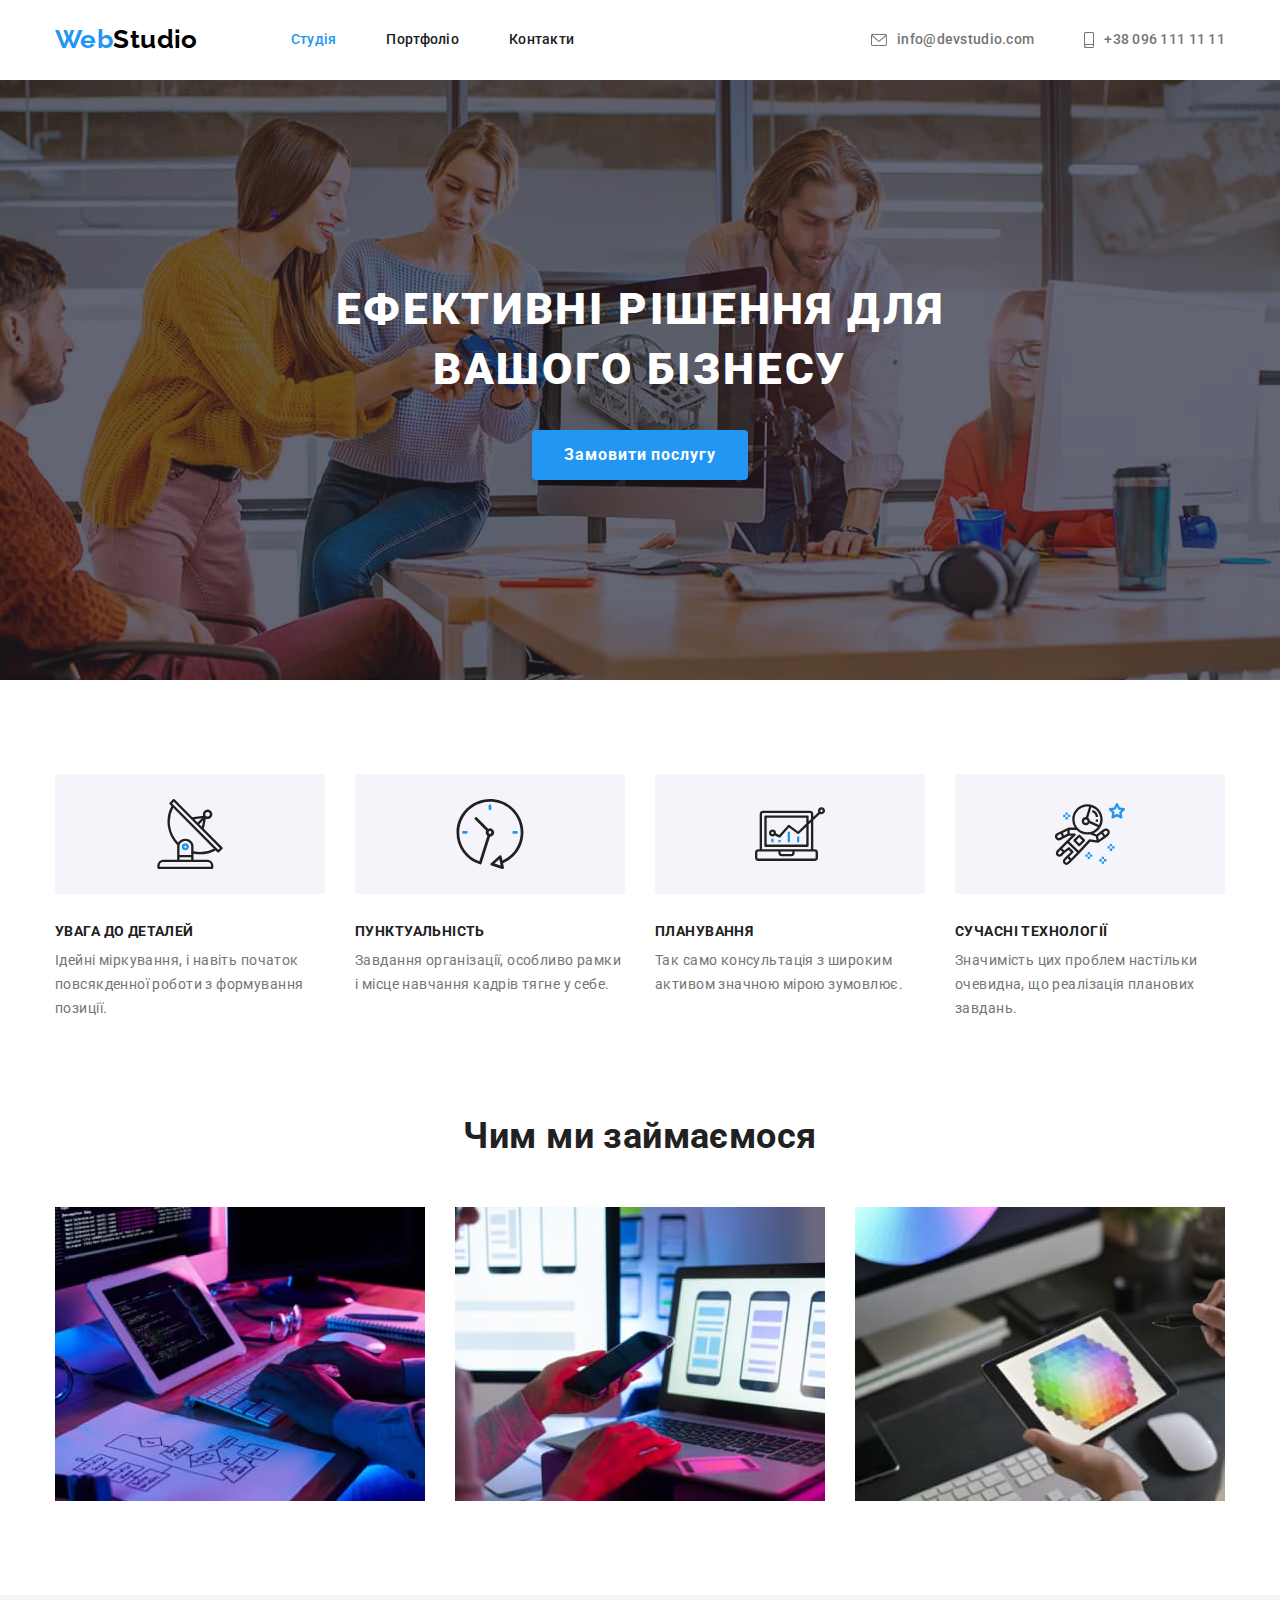
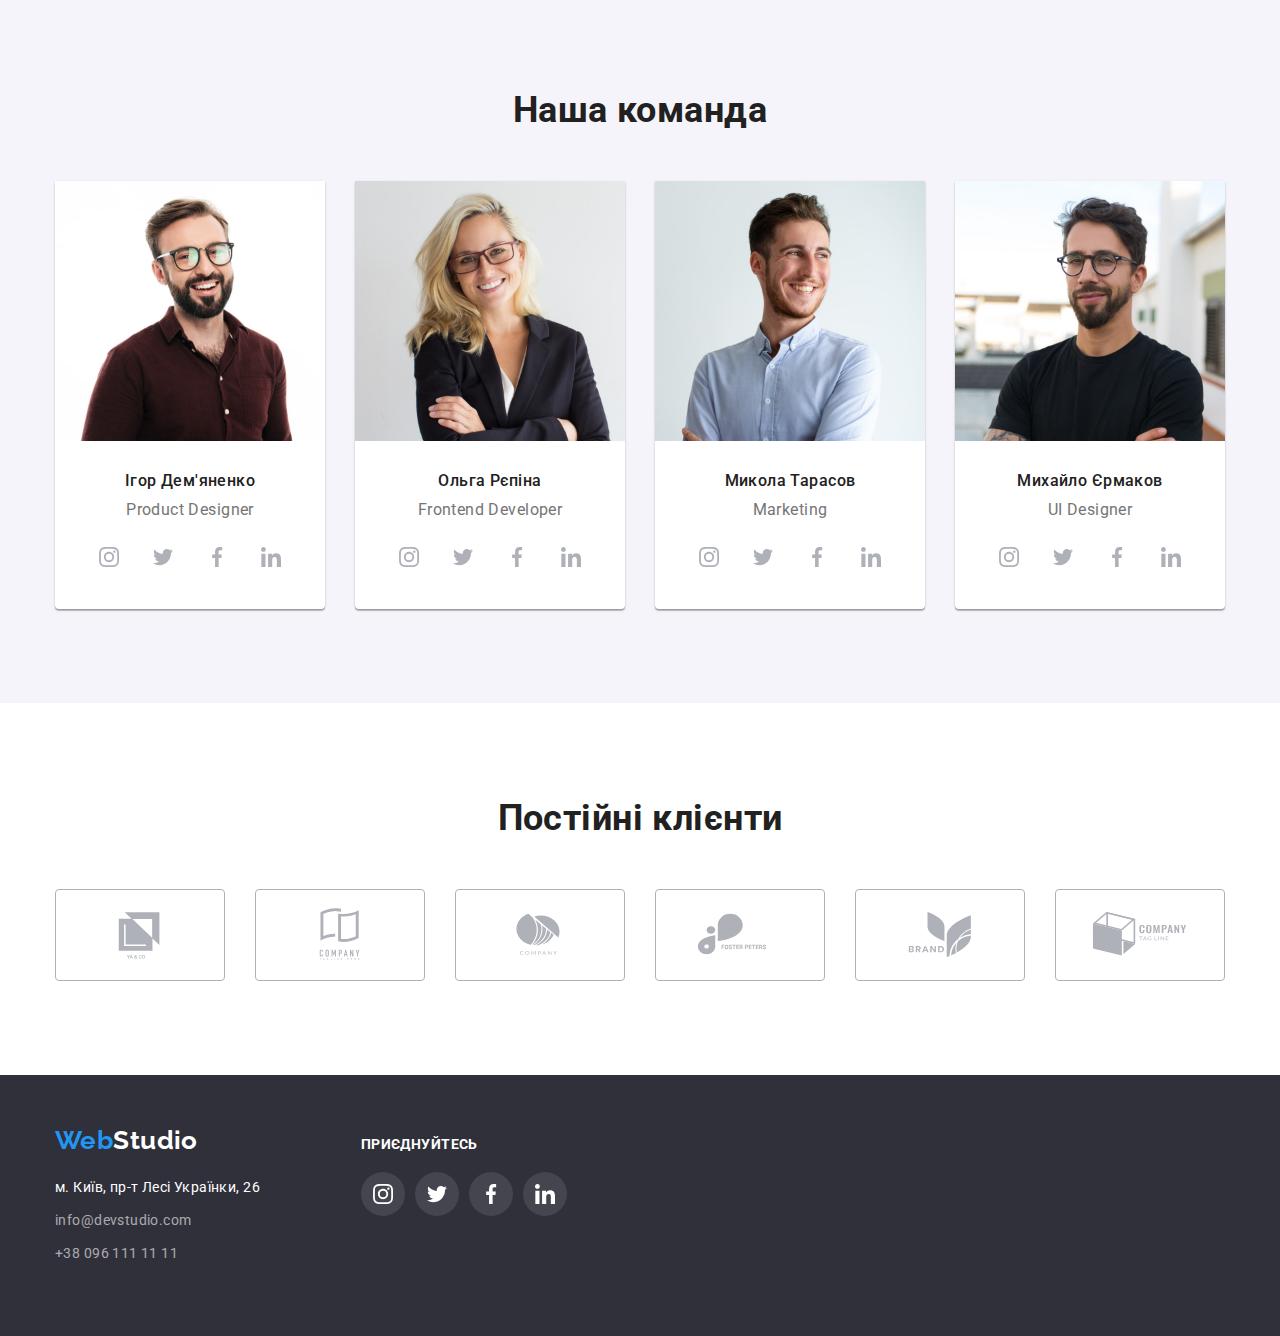
==== index.html @ 692942b8 "Start" ====
<!DOCTYPE html>
<html lang="uk">

<head>
	<meta charset="UTF-8" />
	<meta http-equiv="X-UA-Compatible" content="IE=edge" />
	<meta name="viewport" content="width=device-width, initial-scale=1.0" />
	<title>Студія</title>
	<!-- Шрифти -->
	<link rel="preconnect" href="https://fonts.googleapis.com" />
	<link rel="preconnect" href="https://fonts.gstatic.com" crossorigin />
	<link
		href="https://fonts.googleapis.com/css2?family=Raleway:wght@700&family=Roboto:wght@400;500;700;900&display=swap"
		rel="stylesheet" />
	<!-- modern-normalize -->
	<link rel="stylesheet"
		href="https://cdnjs.cloudflare.com/ajax/libs/modern-normalize/1.1.0/modern-normalize.min.css">
	<!-- styles.css -->
	<link rel="stylesheet" href="./css/styles.css">
</head>

<body>
	<!-- Шапка -->
	<header>
		<div class="container heder-nav">
			<nav class="main-nav">
				<a href="./index.html" class="logo">
					Web<span class="logo-header">Studio</span>
				</a>
				<ul class="site-nav list">
					<li class="item"><a href="./index.html" class="site-nav-link current">Студія</a></li>
					<li class="item"><a href="./portfolio.html" class="site-nav-link">Портфоліо</a></li>
					<li class="item"><a href="" class="site-nav-link">Контакти</a></li>
				</ul>
			</nav>
			<ul class="contact-head list">
				<li class="item">
					<a href="mailto:info@devstudio.com" class="contact-head-link">
						<svg class="contact-icons" width="16" height="12">
							<use href="./images/icons.svg#envelope"></use>
						</svg>
						info@devstudio.com
					</a>
				</li>
				<li class="item">
					<a href="tel:+380961111111" class="contact-head-link">
						<svg class="contact-icons" width="10" height="16">
							<use href="./images/icons.svg#smartphone"></use>
						</svg>
						+38 096 111 11 11
					</a>
				</li>
			</ul>
		</div>
	</header>
	<main>
		<!-- Герой -->
		<section class="section hero">
			<div class="container">
				<h1 class="hero-title">Ефективні рішення для<br> вашого бізнесу</h1>
				<button type="button" class="hero-button">Замовити послугу</button>
			</div>
		</section>
		<!-- Особливості -->
		<section class="section section-features">
			<div class="container">
				<h2 class="section-title visually-hidden">Особливості</h2>
				<ul class="features list card-set">
					<li class="card-set-item">
						<div class="container-icons">
							<svg class="features-icons" width="70" height="70">
								<use href="./images/icons.svg#antenna"></use>
							</svg>
						</div>
						<h3 class="title">УВАГА ДО ДЕТАЛЕЙ</h3>
						<p class="text">
							Ідейні міркування, і навіть початок повсякденної роботи з
							формування позиції.
						</p>
					</li>
					<li class="card-set-item">
						<div class="container-icons">
							<svg class="features-icons" width="70" height="70">
								<use href="./images/icons.svg#clock"></use>
							</svg>
						</div>
						<h3 class="title">ПУНКТУАЛЬНІСТЬ</h3>
						<p class="text">
							Завдання організації, особливо рамки і місце навчання кадрів тягне
							у себе.
						</p>
					</li>
					<li class="card-set-item">
						<div class="container-icons">
							<svg class="features-icons" width="70" height="70">
								<use href="./images/icons.svg#diagram"></use>
							</svg>
						</div>
						<h3 class="title">ПЛАНУВАННЯ</h3>
						<p class="text">
							Так само консультація з широким активом значною мірою зумовлює.
						</p>
					</li>
					<li class="card-set-item">
						<div class="container-icons">
							<svg class="features-icons" width="70" height="70">
								<use href="./images/icons.svg#astronaut"></use>
							</svg>
						</div>
						<h3 class="title">СУЧАСНІ ТЕХНОЛОГІЇ</h3>
						<p class="text">
							Значимість цих проблем настільки очевидна, що реалізація планових
							завдань.
						</p>
					</li>
				</ul>
			</div>
		</section>
		<!-- Чим ми займаємося -->
		<section class="section section-work">
			<div class="container">
				<h2 class="section-title">Чим ми займаємося</h2>
				<ul class="work list card-set">
					<li class="work-list card-set-item">
						<img src="./images/box1.jpg" alt="Приклад роботи команди студії" width="370" height="294"
							class="item" />
					</li>
					<li class="work-list card-set-item">
						<img src="./images/box2.jpg" alt="Приклад роботи команди студії" width="370" height="294"
							class="item" />
					</li>
					<li class="work-list card-set-item">
						<img src="./images/box3.jpg" alt="Приклад роботи команди студії" width="370" height="294"
							class="item" />
					</li>
				</ul>
			</div>
		</section>
		<!-- Наша команда -->
		<section class="section section-team">
			<div class="container">
				<h2 class="section-title">Наша команда</h2>
				<ul class="team card-set list">
					<li class="team-members card-set-item">
						<img src="./images/team-card-1.jpg" alt="фото співробітника" width="270" height="260" />
						<div class="team-description">
							<h3 class="team-title">Ігор Дем'яненко</h3>
							<p class="team-text">Product Designer</p>
							<ul class="socials list">
								<li class="socials-items">
									<a class="socials-link" href="https://instagram.com/" target="_blank"
										rel="noopener noreferrer" aria-label="Instagram">
										<svg class="socials-icon" width="20" height="20">
											<use href="./images/icons.svg#instagram"></use>
										</svg>
									</a>
								</li>
								<li class="socials-items">
									<a class="socials-link" href="https://twitter.com/" target="_blank"
										rel="noopener noreferrer" aria-label="Twitter">
										<svg class="socials-icon" width="20" height="20">
											<use href="./images/icons.svg#twitter"></use>
										</svg>
									</a>
								</li>
								<li class="socials-items">
									<a class="socials-link" href="https://facebook.com/" target="_blank"
										rel="noopener noreferrer" aria-label="Facebook">
										<svg class="socials-icon" width="20" height="20">
											<use href="./images/icons.svg#facebook"></use>
										</svg>
									</a>
								</li>
								<li class="socials-items">
									<a class="socials-link" href="https://linkedin.com/" target="_blank"
										rel="noopener noreferrer" aria-label="Linkedin">
										<svg class="socials-icon" width="20" height="20">
											<use href="./images/icons.svg#linkedin"></use>
										</svg>
									</a>
								</li>
							</ul>
						</div>
					</li>
					<li class="team-members card-set-item">
						<img src="./images/team-card-2.jpg" alt="фото співробітника" width="270" height="260" />
						<div class="team-description">
							<h3 class="team-title">Ольга Рєпіна</h3>
							<p class="team-text">Frontend Developer</p>
							<ul class="socials list">
								<li class="socials-items">
									<a class="socials-link" href="https://instagram.com/" target="_blank"
										rel="noopener noreferrer" aria-label="Instagram">
										<svg class="socials-icon" width="20" height="20">
											<use href="./images/icons.svg#instagram"></use>
										</svg>
									</a>
								</li>
								<li class="socials-items">
									<a class="socials-link" href="https://twitter.com/" target="_blank"
										rel="noopener noreferrer" aria-label="Twitter">
										<svg class="socials-icon" width="20" height="20">
											<use href="./images/icons.svg#twitter"></use>
										</svg>
									</a>
								</li>
								<li class="socials-items">
									<a class="socials-link" href="https://facebook.com/" target="_blank"
										rel="noopener noreferrer" aria-label="Facebook">
										<svg class="socials-icon" width="20" height="20">
											<use href="./images/icons.svg#facebook"></use>
										</svg>
									</a>
								</li>
								<li class="socials-items">
									<a class="socials-link" href="https://linkedin.com/" target="_blank"
										rel="noopener noreferrer" aria-label="Linkedin">
										<svg class="socials-icon" width="20" height="20">
											<use href="./images/icons.svg#linkedin"></use>
										</svg>
									</a>
								</li>
							</ul>
						</div>
					</li>
					<li class="team-members card-set-item">
						<img src="./images/team-card-3.jpg" alt="фото співробітника" width="270" height="260" />
						<div class="team-description">
							<h3 class="team-title">Микола Тарасов</h3>
							<p class="team-text">Marketing</p>
							<ul class="socials list">
								<li class="socials-items">
									<a class="socials-link" href="https://instagram.com/" target="_blank"
										rel="noopener noreferrer" aria-label="Instagram">
										<svg class="socials-icon" width="20" height="20">
											<use href="./images/icons.svg#instagram"></use>
										</svg>
									</a>
								</li>
								<li class="socials-items">
									<a class="socials-link" href="https://twitter.com/" target="_blank"
										rel="noopener noreferrer" aria-label="Twitter">
										<svg class="socials-icon" width="20" height="20">
											<use href="./images/icons.svg#twitter"></use>
										</svg>
									</a>
								</li>
								<li class="socials-items">
									<a class="socials-link" href="https://facebook.com/" target="_blank"
										rel="noopener noreferrer" aria-label="Facebook">
										<svg class="socials-icon" width="20" height="20">
											<use href="./images/icons.svg#facebook"></use>
										</svg>
									</a>
								</li>
								<li class="socials-items">
									<a class="socials-link" href="https://linkedin.com/" target="_blank"
										rel="noopener noreferrer" aria-label="Linkedin">
										<svg class="socials-icon" width="20" height="20">
											<use href="./images/icons.svg#linkedin"></use>
										</svg>
									</a>
								</li>
							</ul>
						</div>
					</li>
					<li class="team-members card-set-item">
						<img src="./images/team-card-4.jpg" alt="фото співробітника" width="270" height="260" />
						<div class="team-description">
							<h3 class="team-title">Михайло Єрмаков</h3>
							<p class="team-text">UI Designer</p>
							<ul class="socials list">
								<li class="socials-items">
									<a class="socials-link" href="https://instagram.com/" target="_blank"
										rel="noopener noreferrer" aria-label="Instagram">
										<svg class="socials-icon" width="20" height="20">
											<use href="./images/icons.svg#instagram"></use>
										</svg>
									</a>
								</li>
								<li class="socials-items">
									<a class="socials-link" href="https://twitter.com/" target="_blank"
										rel="noopener noreferrer" aria-label="Twitter">
										<svg class="socials-icon" width="20" height="20">
											<use href="./images/icons.svg#twitter"></use>
										</svg>
									</a>
								</li>
								<li class="socials-items">
									<a class="socials-link" href="https://facebook.com/" target="_blank"
										rel="noopener noreferrer" aria-label="Facebook">
										<svg class="socials-icon" width="20" height="20">
											<use href="./images/icons.svg#facebook"></use>
										</svg>
									</a>
								</li>
								<li class="socials-items">
									<a class="socials-link" href="https://linkedin.com/" target="_blank"
										rel="noopener noreferrer" aria-label="Linkedin">
										<svg class="socials-icon" width="20" height="20">
											<use href="./images/icons.svg#linkedin"></use>
										</svg>
									</a>
								</li>
							</ul>
						</div>
					</li>
				</ul>
			</div>
		</section>
		<!-- Постійні клієнти -->
		<section class="section section-customers">
			<div class="container">
				<h2 class="section-title">Постійні клієнти</h2>
				<ul class="customers list">
					<li class="customers-items">
						<a class="customers-link" href="">
							<svg class="customers-icon" width="106" height="60">
								<use href="./images/icons.svg#logo1"></use>
							</svg>
						</a>
					</li>
					<li class="customers-items">
						<a class="customers-link" href="">
							<svg class="customers-icon" width="106" height="60">
								<use href="./images/icons.svg#logo2"></use>
							</svg>
						</a>
					</li>
					<li class="customers-items">
						<a class="customers-link" href="">
							<svg class="customers-icon" width="106" height="60">
								<use href="./images/icons.svg#logo3"></use>
							</svg>
						</a>
					</li>
					<li class="customers-items">
						<a class="customers-link" href="">
							<svg class="customers-icon" width="106" height="60">
								<use href="./images/icons.svg#logo4"></use>
							</svg>
						</a>
					</li>
					<li class="customers-items">
						<a class="customers-link" href="">
							<svg class="customers-icon" width="106" height="60">
								<use href="./images/icons.svg#logo5"></use>
							</svg>
						</a>
					</li>
					<li class="customers-items">
						<a class="customers-link" href="">
							<svg class="customers-icon" width="106" height="60">
								<use href="./images/icons.svg#logo6"></use>
							</svg>
						</a>
					</li>
				</ul>
			</div>
		</section>
	</main>
	<!-- Підвал -->
	<footer>
		<div class="container-footer container">
			<div class="cont-footer-address">
				<a href="./index.html" class="logo logo-footer-style">
					Web<span class="logo-footer">Studio</span>
				</a>
				<address class="address">
					<p class="address-text">м. Київ, пр-т Лесі Українки, 26</p>
					<ul class="address-list list">
						<li>
							<a href="mailto:info@devstudio.com" class="address-list-link mail">info@devstudio.com</a>
						</li>
						<li>
							<a href="tel:+380961111111" class="address-list-link tel">+38 096 111 11 11</a>
						</li>
					</ul>
				</address>
			</div>
			<div>
				<p class="join-text">приєднуйтесь</p>
				<ul class="join-list list">
					<li class="join-items">
						<a class="join-link" href="https://instagram.com/" target="_blank" rel="noopener noreferrer"
							aria-label="Instagram">
							<svg class="join-icon" width="20" height="20">
								<use href="./images/icons.svg#instagram"></use>
							</svg>
						</a>
					</li>
					<li class="join-items">
						<a class="join-link" href="https://twitter.com/" target="_blank" rel="noopener noreferrer"
							aria-label="Twitter">
							<svg class="join-icon" width="20" height="20">
								<use href="./images/icons.svg#twitter"></use>
							</svg>
						</a>
					</li>
					<li class="join-items">
						<a class="join-link" href="https://facebook.com/" target="_blank" rel="noopener noreferrer"
							aria-label="Facebook">
							<svg class="join-icon" width="20" height="20">
								<use href="./images/icons.svg#facebook"></use>
							</svg>
						</a>
					</li>
					<li class="join-items">
						<a class="join-link" href="https://linkedin.com/" target="_blank" rel="noopener noreferrer"
							aria-label="Linkedin">
							<svg class="join-icon" width="20" height="20">
								<use href="./images/icons.svg#linkedin"></use>
							</svg>
						</a>
					</li>
				</ul>
			</div>
		</div>
	</footer>
</body>

</html>
---- css/styles.css ----
:root {
	/* Основні кольори */
	--primari-text-color: #212121;
	--secondary-text-color: #757575;
	--primari-white-color: #ffffff;
	--bgd-white-color: #f5f4fa;
	--accent-color: #2196f3;
	--logo-black-color: #000000;
	--hero-bgc: #c4c4c4;
	--hero-button-activ: #188ce8;
	--bgd-color-footer: #2f303a;
	--adress-footer-color: rgba(255, 255, 255, 0.6);
	--main-svg-color: #afb1b8;

	/* Інше */
	--indent: 30px;
	--items: 3;
}

body {
	font-family: "Roboto", sans-serif;
	font-size: 14px;
	letter-spacing: 0.03em;
	color: var(--primari-text-color);
	background: var(--primari-white-color);
}

/* Утіліти */

a {
	text-decoration: none;
}

.list {
	list-style: none;
	margin: 0;
	padding: 0;
}

h1,
h2,
h3,
h4,
p,
li {
	margin: 0;
}

img {
	display: block;
}

.container {
	width: 1200px;
	padding-right: 15px;
	padding-left: 15px;
	margin-right: auto;
	margin-left: auto;

	/* outline: 1px solid rebeccapurple; */
}

.section {
	padding-top: 94px;
	padding-bottom: 94px;
}

/* Базові стилі */

.card-set {
	display: flex;
	flex-wrap: wrap;
	gap: var(--indent);
}

.card-set-item {
	flex-basis: calc(
		(100% - var(--indent) * (var(--items) - 1)) / (var(--items))
	);
}

/* Шапка */

header {
	background-color: var(--primari-white-color);
}

/* Лого */

.logo {
	margin-right: 93px;
	margin-left: auto;

	font-family: "Raleway";
	font-style: normal;
	font-weight: 700;
	font-size: 26px;
	line-height: 1.2;

	color: var(--accent-color);
}

.logo-header {
	color: var(--logo-black-color);
}

/* Навігація */

.site-nav,
.main-nav,
.heder-nav {
	display: flex;
	align-items: center;
}

.site-nav .item:not(:last-child) {
	margin-right: 50px;
}

.site-nav-link {
	display: block;
	padding-top: 32px;
	padding-bottom: 32px;

	font-weight: 500;
	line-height: 1.14;
	letter-spacing: 0.02em;

	color: var(--primari-text-color);
}

.site-nav-link:hover,
.site-nav-link:focus {
	color: var(--accent-color);
}

.current {
	color: var(--accent-color);
}

/* Контакти хедер */

.contact-head {
	display: flex;
	margin-left: auto;
}

.contact-head .item + .item {
	margin-left: 50px;
}

.contact-head-link {
	display: flex;
	align-items: center;
	gap: 10px;

	font-weight: 500;
	line-height: 1.14;
	letter-spacing: 0.02em;

	color: var(--secondary-text-color);
}

.contact-head-link:hover,
.contact-head-link:focus {
	color: var(--accent-color);
}

.contact-icons {
	fill: currentColor;
}

/* Герой */

.hero {
	max-width: 1600px;
	margin: 0 auto;
	padding-top: 200px;
	padding-bottom: 200px;

	background-color: var(--hero-bgc);
	background-image: linear-gradient(
			rgba(47, 48, 58, 0.4),
			rgba(47, 48, 58, 0.4)
		),
		url(../images/hero-bgi.jpg);
	background-repeat: no-repeat;
	background-position: center;
	background-size: cover;

	text-align: center;
}

.hero-title {
	margin-bottom: 30px;

	font-weight: 900;
	font-size: 44px;
	line-height: 1.36;

	letter-spacing: 0.06em;
	text-transform: uppercase;

	color: var(--primari-white-color);
}

.hero-button {
	padding: 10px 32px;

	font-family: inherit;
	font-weight: 700;
	font-size: 16px;
	line-height: 1.87;

	letter-spacing: 0.06em;

	color: var(--primari-white-color);
	background-color: var(--accent-color);

	box-shadow: 0px 4px 4px rgba(0, 0, 0, 0.15);
	border: none;
	border-radius: 4px;

	cursor: pointer;
}

.hero-button:hover,
.hero-button:focus {
	background-color: var(--hero-button-activ);
}

/* Особливості */

.features {
	--items: 4;
}

.section-features {
	padding-bottom: 0;

	background-color: var(--primari-white-color);
}

.visually-hidden {
	position: absolute;
	width: 1px;
	height: 1px;
	margin: -1px;
	border: 0;
	padding: 0;

	white-space: nowrap;
	clip-path: inset(100%);
	clip: rect(0 0 0 0);
	overflow: hidden;
}
.container-icons {
	display: flex;
	justify-content: center;
	align-items: center;

	margin-bottom: 30px;
	width: 270px;
	height: 120px;

	background-color: var(--bgd-white-color);
	border-radius: 4px;
}

.section-title {
	margin-bottom: 50px;

	font-weight: 700;
	font-size: 36px;
	line-height: 1.17;
	text-align: center;
}

.features .title {
	margin-bottom: 10px;

	font-weight: 700;
	font-size: 14px;
	line-height: 1.14;
	text-transform: uppercase;
}

.features .text {
	width: 270px;

	line-height: 1.7;

	color: var(--secondary-text-color);
}

/* Робота */

.section-work {
	background-color: var(--primari-white-color);
}

/* Наша команда */

.team {
	--items: 4;
}

.section-team {
	background-color: var(--bgd-white-color);

	text-align: center;
}

.team-members {
	background-color: var(--primari-white-color);
	box-shadow: 0px 1px 3px rgba(0, 0, 0, 0.12), 0px 1px 1px rgba(0, 0, 0, 0.14),
		0px 2px 1px rgba(0, 0, 0, 0.2);
	border-radius: 0px 0px 4px 4px;
}

.team-title {
	margin-bottom: 10px;

	font-weight: 500;
	font-size: 16px;
	line-height: 1.19;
}

.team-text {
	margin-bottom: 16px;

	font-size: 16px;
	line-height: 1.19;

	color: var(--secondary-text-color);
}

.team-description {
	padding-top: 30px;
	padding-bottom: 30px;
}

.socials {
	display: flex;
	justify-content: center;
	align-items: center;
	gap: 10px;
}

.socials-link {
	display: flex;
	justify-content: center;
	align-items: center;
	width: 44px;
	height: 44px;
	border-radius: 50%;

	color: var(--main-svg-color);
}

.socials-link:hover,
.socials-link:focus {
	color: var(--primari-white-color);
	background-color: var(--accent-color);
}

.socials-icon {
	fill: currentColor;
}

/* Постійні клієнти */

.customers {
	display: flex;
	justify-content: center;
	align-items: center;
	gap: 30px;
}

.customers-link {
	display: flex;
	justify-content: center;
	align-items: center;
	width: 170px;
	height: 92px;

	border: 1px solid var(--main-svg-color);
	border-radius: 4px;

	color: var(--main-svg-color);
}

.customers-link:hover,
.customers-link:focus {
	border-color: var(--accent-color);
	color: var(--accent-color);
}

.customers-icon {
	fill: currentColor;
}

/* Підвал */

footer {
	background-color: var(--bgd-color-footer);
}

.container-footer {
	display: flex;
	align-items: baseline;
	gap: 70px;

	padding-top: 50px;
	padding-bottom: 70px;
}

/* Лого та адресса */

/* .cont-footer-address {
	padding-top: 50px;
	padding-bottom: 70px;
} */

.logo-footer {
	color: var(--primari-white-color);
}

.address-text {
	display: inline-block;
	margin-bottom: 9px;

	font-style: normal;
	line-height: 1.7;

	color: var(--primari-white-color);
}

.address-list-link {
	font-style: normal;
	line-height: 1.7;

	color: var(--adress-footer-color);
}

.address-list-link:hover,
.address-list-link:focus {
	color: var(--accent-color);
}

.logo-footer-style {
	display: inline-block;
	margin-bottom: 20px;
}

.mail {
	display: inline-block;
	margin-bottom: 9px;
}

.tel {
	display: inline-block;
}

/* Приєднуйтесь */

.join-text {
	margin-bottom: 20px;

	font-weight: 700;
	text-transform: uppercase;
	line-height: calc(16 / 14);

	color: var(--primari-white-color);
}

.join-list {
	display: flex;
	align-items: center;
	gap: 10px;
}

.join-link {
	display: flex;
	justify-content: center;
	align-items: center;
	width: 44px;
	height: 44px;
	border-radius: 50%;

	color: var(--primari-white-color);
	background-color: rgba(255, 255, 255, 0.1);
}

.join-link:hover,
.join-link:focus {
	color: var(--primari-white-color);
	background-color: var(--accent-color);
}

.join-icon {
	fill: currentColor;
}

/* Проєкти Портфоліо */

.section-project {
	background-color: var(--primari-white-color);
}

.heder-project {
	border-bottom: 1px solid #ececec;
}

/* Кнопки */

.portfolio {
	display: flex;
	justify-content: center;
	gap: 8px;

	margin-bottom: 50px;
}

.portfolio-button {
	padding: 6px 22px;

	font-family: inherit;
	font-weight: 500;
	font-size: 16px;
	line-height: 1.6;
	letter-spacing: 0.03em;

	text-align: center;

	background-color: var(--bgd-white-color);

	border: none;
	border-radius: 4px;

	cursor: pointer;
}

.portfolio-button:hover,
.portfolio-button:focus {
	color: var(--primari-white-color);
	background-color: var(--accent-color);
	box-shadow: 0px 3px 1px rgba(0, 0, 0, 0.1), 0px 1px 2px rgba(0, 0, 0, 0.08),
		0px 2px 2px rgba(0, 0, 0, 0.12);
}

/* Проєкти */

.project-title {
	margin-bottom: 4px;

	font-weight: 700;
	font-size: 18px;
	line-height: 2;

	letter-spacing: 0.06em;

	color: var(--primari-text-color);
}

.project-text {
	font-size: 16px;
	line-height: 1.87;

	color: var(--secondary-text-color);
}

.card-border {
	padding: 20px 24px;

	border: 1px solid #eeeeee;
	border-top: none;
}

.card-link:hover,
.card-link:focus {
	display: block;
	box-shadow: 0px 1px 1px rgba(0, 0, 0, 0.12), 0px 4px 4px rgba(0, 0, 0, 0.06),
		1px 4px 6px rgba(0, 0, 0, 0.16);
}
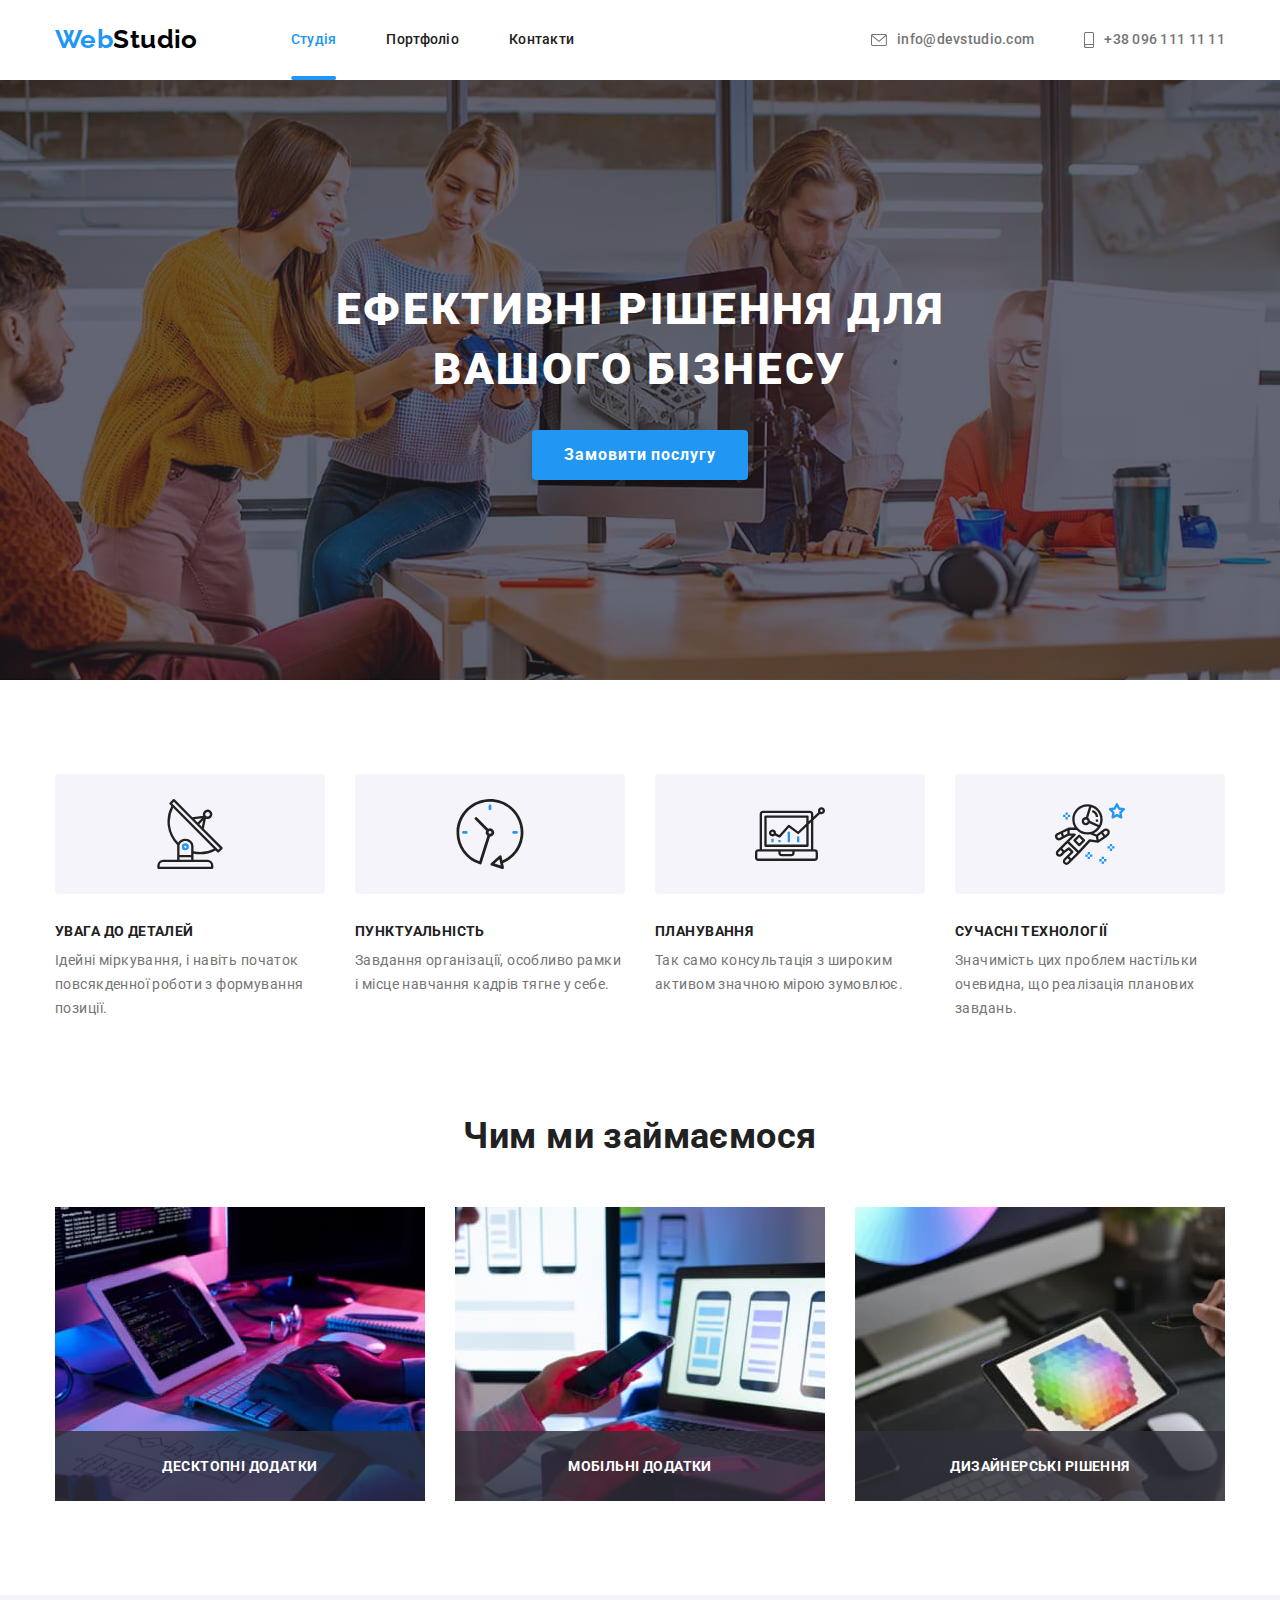
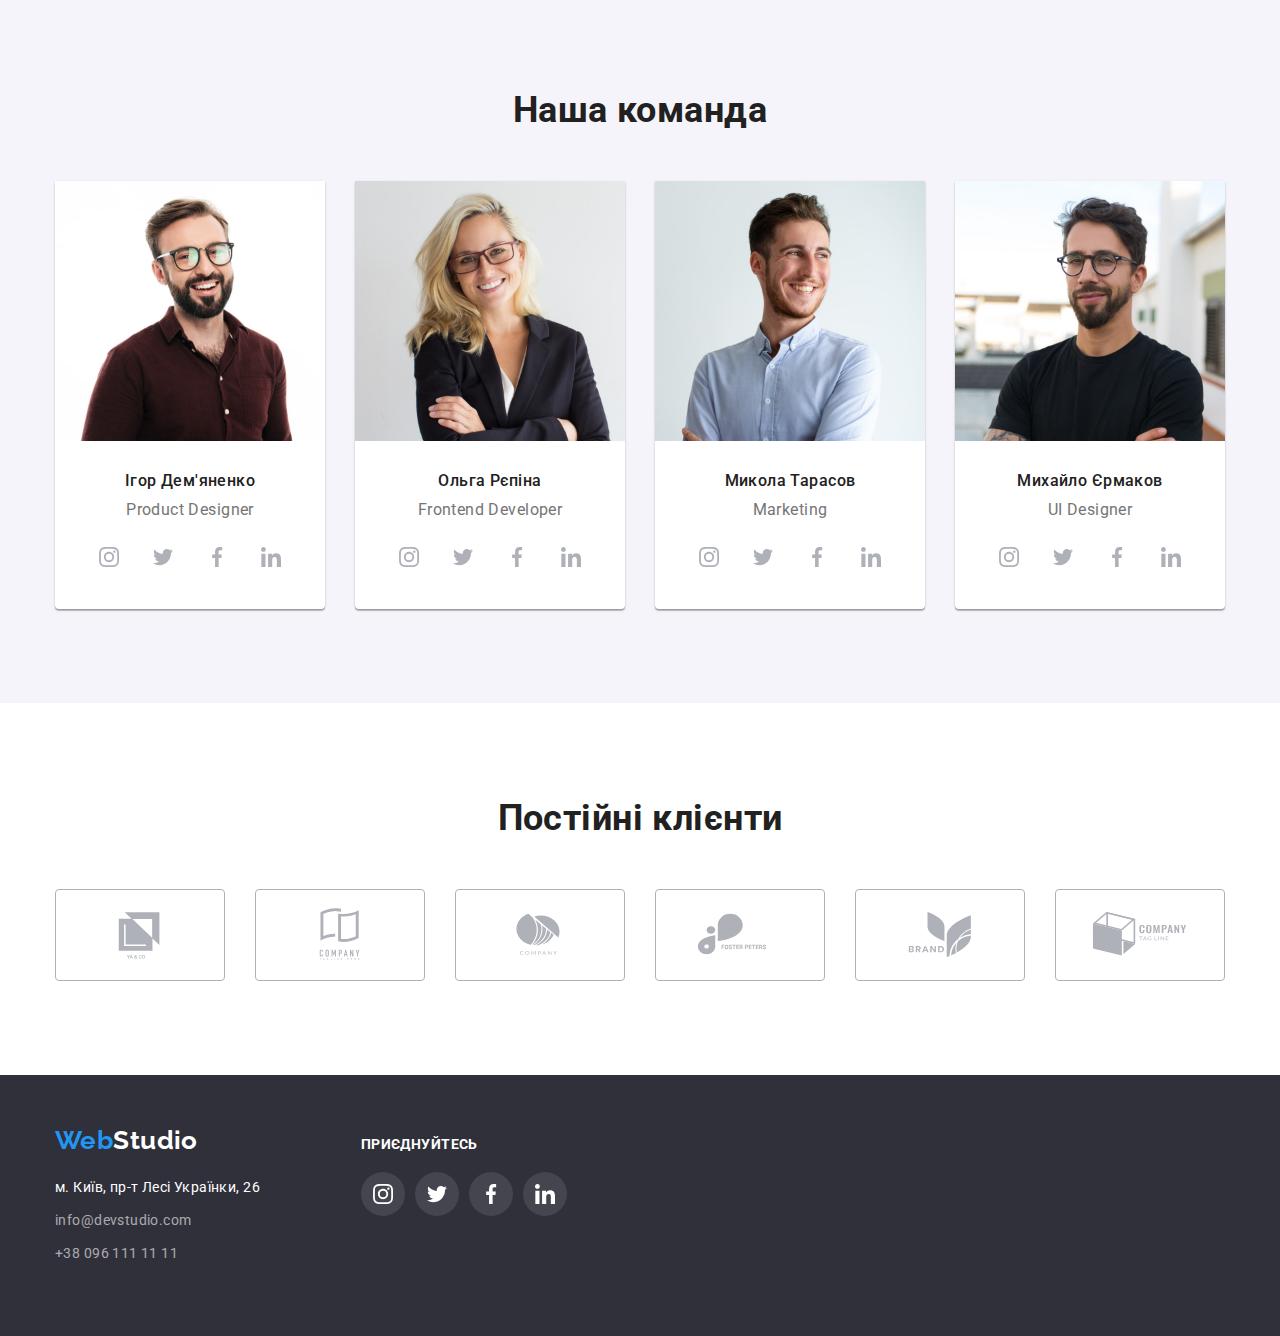
==== commit 688f4ffe: "Update" ====
--- a/index.html
+++ b/index.html
@@ -124,14 +124,23 @@
 					<li class="work-list card-set-item">
 						<img src="./images/box1.jpg" alt="Приклад роботи команди студії" width="370" height="294"
 							class="item" />
+						<div class="work-overlay">
+							<p class="work-description">Десктопні додатки</p>
+						</div>
 					</li>
 					<li class="work-list card-set-item">
 						<img src="./images/box2.jpg" alt="Приклад роботи команди студії" width="370" height="294"
 							class="item" />
+						<div class="work-overlay">
+							<p class="work-description">Мобільні додатки</p>
+						</div>
 					</li>
 					<li class="work-list card-set-item">
 						<img src="./images/box3.jpg" alt="Приклад роботи команди студії" width="370" height="294"
 							class="item" />
+						<div class="work-overlay">
+							<p class="work-description">Дизайнерські рішення</p>
+						</div>
 					</li>
 				</ul>
 			</div>
@@ -417,6 +426,8 @@
 			</div>
 		</div>
 	</footer>
+
+	<script src="./js/modal.js"></script>
 </body>
 
 </html>--- a/css/styles.css
+++ b/css/styles.css
@@ -15,6 +15,12 @@
 	/* Інше */
 	--indent: 30px;
 	--items: 3;
+
+	--anim-fast: 250ms cubic-bezier(0.4, 0, 0.2, 1);
+
+	--header-idx: 10;
+	--modal-idx: 100;
+	--menu-idx: 1000;
 }
 
 body {
@@ -48,6 +54,8 @@
 
 img {
 	display: block;
+	max-width: 100%;
+	height: auto;
 }
 
 .container {
@@ -118,6 +126,8 @@
 }
 
 .site-nav-link {
+	position: relative;
+
 	display: block;
 	padding-top: 32px;
 	padding-bottom: 32px;
@@ -127,6 +137,7 @@
 	letter-spacing: 0.02em;
 
 	color: var(--primari-text-color);
+	transition: color var(--anim-fast);
 }
 
 .site-nav-link:hover,
@@ -134,8 +145,51 @@
 	color: var(--accent-color);
 }
 
+.site-nav-link::after {
+	content: "";
+	position: absolute;
+	left: 50%;
+	bottom: 0;
+
+	transform: translateX(-50%) scaleX(0.3);
+
+	display: block;
+	width: 100%;
+	height: 4px;
+
+	border-radius: 2px;
+
+	background-color: var(--accent-color);
+	opacity: 0;
+	transition: transform var(--anim-fast), opacity var(--anim-fast);
+}
+
+.site-nav-link:hover::after,
+.site-nav-link:focus::after {
+	transform: translateX(-50%) scaleX(1);
+	opacity: 1;
+}
+
 .current {
 	color: var(--accent-color);
+}
+
+.current::after {
+	content: "";
+	position: absolute;
+	left: 50%;
+	bottom: 0;
+
+	transform: translateX(-50%) scaleX(1);
+
+	display: block;
+	width: 100%;
+	height: 4px;
+
+	border-radius: 2px;
+
+	background-color: var(--accent-color);
+	opacity: 1;
 }
 
 /* Контакти хедер */
@@ -159,6 +213,7 @@
 	letter-spacing: 0.02em;
 
 	color: var(--secondary-text-color);
+	transition: color var(--anim-fast);
 }
 
 .contact-head-link:hover,
@@ -216,6 +271,7 @@
 
 	color: var(--primari-white-color);
 	background-color: var(--accent-color);
+	transition: background-color var(--anim-fast);
 
 	box-shadow: 0px 4px 4px rgba(0, 0, 0, 0.15);
 	border: none;
@@ -299,6 +355,31 @@
 	background-color: var(--primari-white-color);
 }
 
+.work-list {
+	position: relative;
+}
+
+.work-overlay {
+	position: absolute;
+	bottom: 0;
+	width: 100%;
+
+	padding-top: 27px;
+	padding-bottom: 27px;
+
+	background-color: rgba(47, 48, 58, 0.8);
+}
+
+.work-description {
+	font-weight: 700;
+	line-height: calc(16 / 14);
+	text-align: center;
+	letter-spacing: 0.03em;
+	text-transform: uppercase;
+
+	color: var(--primari-white-color);
+}
+
 /* Наша команда */
 
 .team {
@@ -356,6 +437,7 @@
 	border-radius: 50%;
 
 	color: var(--main-svg-color);
+	transition: color var(--anim-fast), background-color var(--anim-fast);
 }
 
 .socials-link:hover,
@@ -388,6 +470,7 @@
 	border-radius: 4px;
 
 	color: var(--main-svg-color);
+	transition: color var(--anim-fast), border-color var(--anim-fast);
 }
 
 .customers-link:hover,
@@ -417,11 +500,6 @@
 
 /* Лого та адресса */
 
-/* .cont-footer-address {
-	padding-top: 50px;
-	padding-bottom: 70px;
-} */
-
 .logo-footer {
 	color: var(--primari-white-color);
 }
@@ -441,6 +519,7 @@
 	line-height: 1.7;
 
 	color: var(--adress-footer-color);
+	transition: color var(--anim-fast);
 }
 
 .address-list-link:hover,
@@ -490,6 +569,7 @@
 
 	color: var(--primari-white-color);
 	background-color: rgba(255, 255, 255, 0.1);
+	transition: color var(--anim-fast), background-color var(--anim-fast);
 }
 
 .join-link:hover,
@@ -535,6 +615,9 @@
 
 	background-color: var(--bgd-white-color);
 
+	transition: color var(--anim-fast), background-color var(--anim-fast),
+		box-shadow var(--anim-fast);
+
 	border: none;
 	border-radius: 4px;
 
@@ -575,6 +658,10 @@
 
 	border: 1px solid #eeeeee;
 	border-top: none;
+}
+
+.card-link {
+	transition: box-shadow var(--anim-fast);
 }
 
 .card-link:hover,
